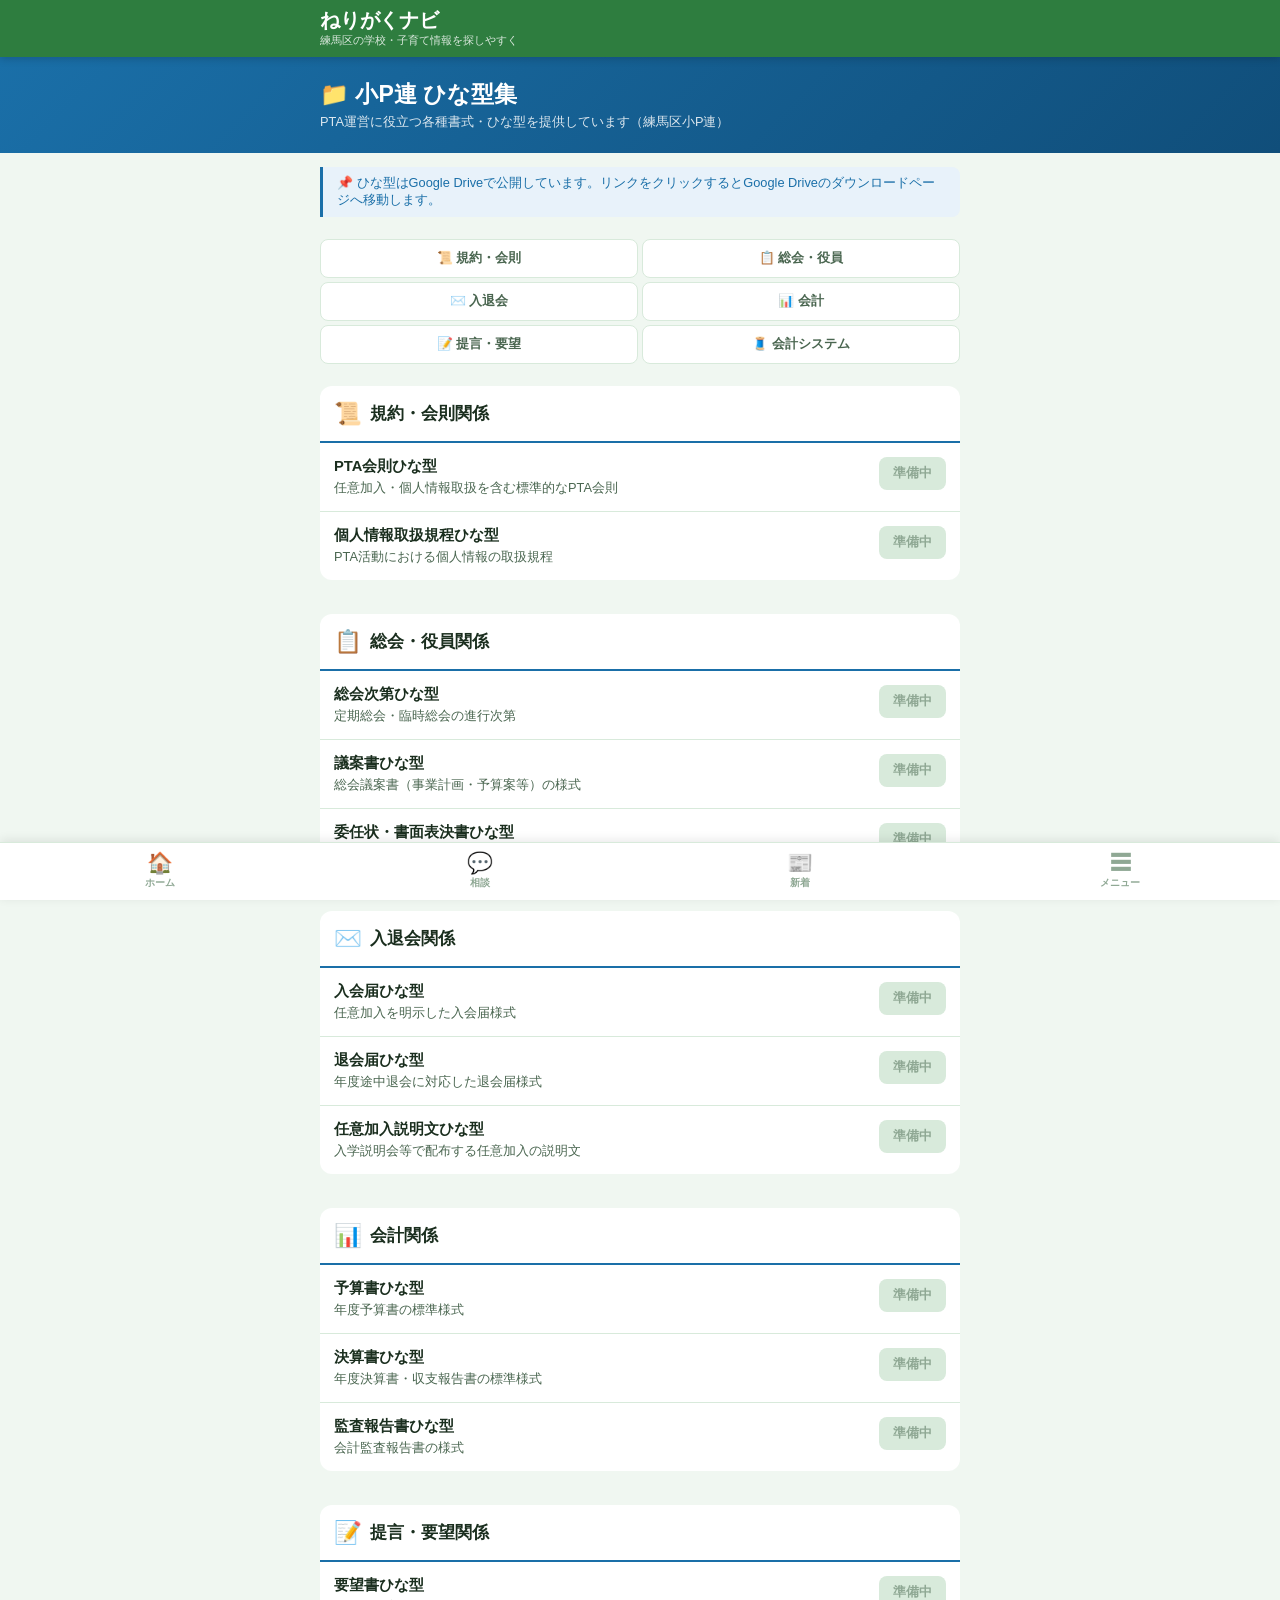
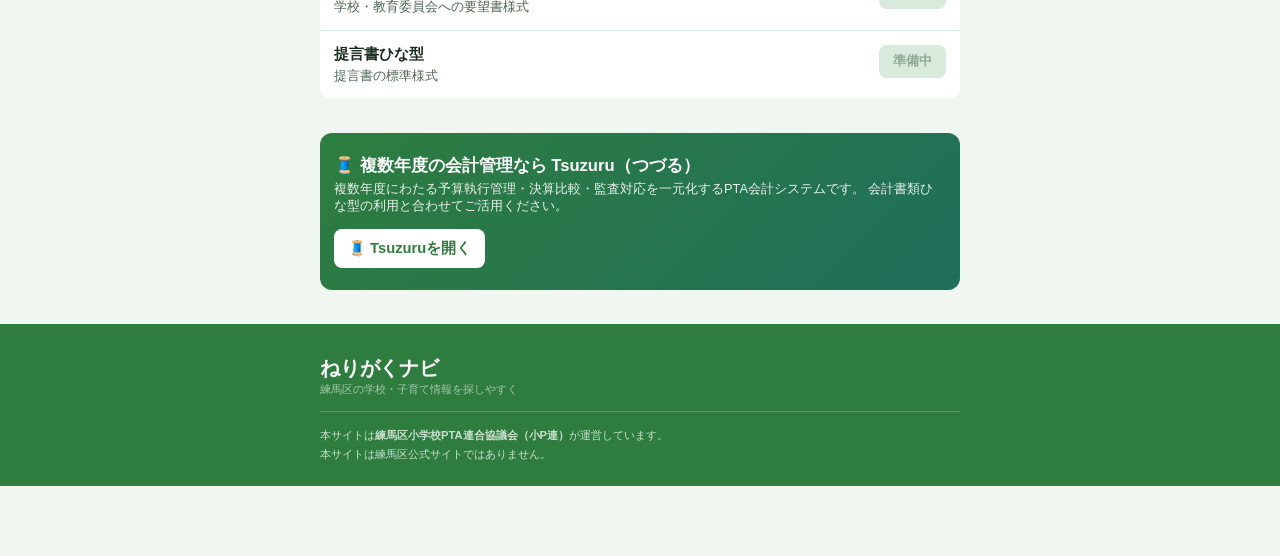
==== hinagata/index.html @ 2c7a84fc "feat: initial MVP implementation — ねりがくナビ v0.3 - トップページ（イメージ図準拠デザイン） - 相談先ページ /soudan/（4分類アンカー・実窓口情報" ====
<!DOCTYPE html>
<html lang="ja">
<head>
  <meta charset="UTF-8">
  <meta name="viewport" content="width=device-width, initial-scale=1.0">
  <meta name="description" content="練馬区小学校PTA連合協議会が提供するPTA運営のひな型集。会則・総会資料・入会届・会計書類等を掲載。">
  <title>ひな型集 ｜ ねりがくナビ</title>
  <link rel="stylesheet" href="/css/style.css">
  <style>
    .page-hero {
      background: linear-gradient(135deg, var(--color-blue-main) 0%, #104e7a 100%);
      color: white;
      padding: var(--space-lg) var(--space-md);
    }
    .page-hero-inner { max-width: var(--max-width); margin: 0 auto; }
    .page-hero h1 { font-size: var(--font-size-xl); font-weight: 800; }
    .page-hero p { font-size: var(--font-size-sm); opacity: 0.85; margin-top: 4px; }

    .hinagata-note {
      background: var(--color-blue-light);
      border-left: 3px solid var(--color-blue-main);
      border-radius: 0 var(--radius-sm) var(--radius-sm) 0;
      padding: var(--space-sm) var(--space-md);
      font-size: var(--font-size-sm);
      color: var(--color-blue-main);
      margin-bottom: var(--space-lg);
    }

    .hinagata-toc {
      display: grid;
      grid-template-columns: 1fr 1fr;
      gap: var(--space-xs);
      margin-bottom: var(--space-lg);
    }
    .toc-link {
      background: var(--color-surface);
      border: 1.5px solid var(--color-border);
      border-radius: var(--radius-sm);
      padding: 10px var(--space-sm);
      font-size: var(--font-size-sm);
      font-weight: 700;
      text-align: center;
      text-decoration: none;
      color: var(--color-text-sub);
      transition: border-color 0.15s, color 0.15s;
    }
    .toc-link:hover { border-color: var(--color-blue-main); color: var(--color-blue-main); }

    .hinagata-section { margin-bottom: var(--space-xl); scroll-margin-top: 80px; }
    .hinagata-section-heading {
      display: flex;
      align-items: center;
      gap: var(--space-sm);
      background: var(--color-surface);
      border-radius: var(--radius-md) var(--radius-md) 0 0;
      border-bottom: 2px solid var(--color-blue-main);
      padding: var(--space-md);
    }
    .hinagata-section-heading h2 { font-size: var(--font-size-md); font-weight: 800; }
    .hs-icon { font-size: 1.4rem; }

    .hinagata-item {
      background: var(--color-surface);
      border-bottom: 1px solid var(--color-border);
      padding: var(--space-md);
      display: flex;
      align-items: flex-start;
      gap: var(--space-md);
    }
    .hinagata-item:last-child {
      border-bottom: none;
      border-radius: 0 0 var(--radius-md) var(--radius-md);
    }
    .hinagata-item-text { flex: 1; }
    .hinagata-item-title { font-weight: 700; margin-bottom: 4px; }
    .hinagata-item-desc { font-size: var(--font-size-sm); color: var(--color-text-sub); }
    .dl-btn {
      flex-shrink: 0;
      background: var(--color-blue-main);
      color: white;
      border-radius: var(--radius-sm);
      padding: 8px 14px;
      font-size: var(--font-size-sm);
      font-weight: 700;
      text-decoration: none;
      white-space: nowrap;
      transition: opacity 0.15s;
    }
    .dl-btn:hover { opacity: 0.85; }
    .dl-btn.disabled {
      background: var(--color-border);
      color: var(--color-text-muted);
      cursor: default;
      pointer-events: none;
    }

    .tsuzuru-section {
      background: linear-gradient(135deg, var(--color-green-main) 0%, #1f6f5c 100%);
      border-radius: var(--radius-md);
      padding: var(--space-lg) var(--space-md);
      margin-bottom: var(--space-xl);
      color: white;
    }
    .tsuzuru-section h2 { font-size: var(--font-size-md); font-weight: 800; margin-bottom: var(--space-xs); }
    .tsuzuru-section p { font-size: var(--font-size-sm); opacity: 0.9; margin-bottom: var(--space-md); }
    .tsuzuru-btn {
      display: inline-flex;
      align-items: center;
      gap: 6px;
      background: white;
      color: var(--color-green-main);
      border-radius: var(--radius-sm);
      padding: 10px var(--space-md);
      font-weight: 800;
      font-size: var(--font-size-base);
      text-decoration: none;
      transition: opacity 0.15s;
    }
    .tsuzuru-btn:hover { opacity: 0.9; }
  </style>
</head>
<body>

<header class="site-header" role="banner">
  <div class="header-inner">
    <div class="header-brand">
      <a href="/" style="color:white; text-decoration:none;">
        <div class="site-name">ねりがくナビ</div>
        <div class="site-tagline">練馬区の学校・子育て情報を探しやすく</div>
      </a>
    </div>
  </div>
</header>

<div class="page-hero">
  <div class="page-hero-inner">
    <h1>📁 小P連 ひな型集</h1>
    <p>PTA運営に役立つ各種書式・ひな型を提供しています（練馬区小P連）</p>
  </div>
</div>

<main>
  <div class="section">
    <div class="section-inner">

      <div class="hinagata-note">
        📌 ひな型はGoogle Driveで公開しています。リンクをクリックするとGoogle Driveのダウンロードページへ移動します。
      </div>

      <!-- 目次 -->
      <nav aria-label="ひな型カテゴリ">
        <div class="hinagata-toc">
          <a href="#rules" class="toc-link">📜 規約・会則</a>
          <a href="#assembly" class="toc-link">📋 総会・役員</a>
          <a href="#membership" class="toc-link">✉️ 入退会</a>
          <a href="#accounting" class="toc-link">📊 会計</a>
          <a href="#proposal" class="toc-link">📝 提言・要望</a>
          <a href="#tsuzuru" class="toc-link">🧵 会計システム</a>
        </div>
      </nav>

      <!-- 規約・会則 -->
      <section id="rules" class="hinagata-section" aria-labelledby="cat-rules">
        <div class="hinagata-section-heading">
          <span class="hs-icon" aria-hidden="true">📜</span>
          <h2 id="cat-rules">規約・会則関係</h2>
        </div>
        <div class="hinagata-item">
          <div class="hinagata-item-text">
            <div class="hinagata-item-title">PTA会則ひな型</div>
            <div class="hinagata-item-desc">任意加入・個人情報取扱を含む標準的なPTA会則</div>
          </div>
          <a href="#" class="dl-btn disabled" aria-label="PTA会則ひな型（準備中）">準備中</a>
        </div>
        <div class="hinagata-item">
          <div class="hinagata-item-text">
            <div class="hinagata-item-title">個人情報取扱規程ひな型</div>
            <div class="hinagata-item-desc">PTA活動における個人情報の取扱規程</div>
          </div>
          <a href="#" class="dl-btn disabled" aria-label="個人情報取扱規程ひな型（準備中）">準備中</a>
        </div>
      </section>

      <!-- 総会・役員 -->
      <section id="assembly" class="hinagata-section" aria-labelledby="cat-assembly">
        <div class="hinagata-section-heading">
          <span class="hs-icon" aria-hidden="true">📋</span>
          <h2 id="cat-assembly">総会・役員関係</h2>
        </div>
        <div class="hinagata-item">
          <div class="hinagata-item-text">
            <div class="hinagata-item-title">総会次第ひな型</div>
            <div class="hinagata-item-desc">定期総会・臨時総会の進行次第</div>
          </div>
          <a href="#" class="dl-btn disabled">準備中</a>
        </div>
        <div class="hinagata-item">
          <div class="hinagata-item-text">
            <div class="hinagata-item-title">議案書ひな型</div>
            <div class="hinagata-item-desc">総会議案書（事業計画・予算案等）の様式</div>
          </div>
          <a href="#" class="dl-btn disabled">準備中</a>
        </div>
        <div class="hinagata-item">
          <div class="hinagata-item-text">
            <div class="hinagata-item-title">委任状・書面表決書ひな型</div>
            <div class="hinagata-item-desc">欠席者向けの委任状および書面表決書</div>
          </div>
          <a href="#" class="dl-btn disabled">準備中</a>
        </div>
      </section>

      <!-- 入退会 -->
      <section id="membership" class="hinagata-section" aria-labelledby="cat-membership">
        <div class="hinagata-section-heading">
          <span class="hs-icon" aria-hidden="true">✉️</span>
          <h2 id="cat-membership">入退会関係</h2>
        </div>
        <div class="hinagata-item">
          <div class="hinagata-item-text">
            <div class="hinagata-item-title">入会届ひな型</div>
            <div class="hinagata-item-desc">任意加入を明示した入会届様式</div>
          </div>
          <a href="#" class="dl-btn disabled">準備中</a>
        </div>
        <div class="hinagata-item">
          <div class="hinagata-item-text">
            <div class="hinagata-item-title">退会届ひな型</div>
            <div class="hinagata-item-desc">年度途中退会に対応した退会届様式</div>
          </div>
          <a href="#" class="dl-btn disabled">準備中</a>
        </div>
        <div class="hinagata-item">
          <div class="hinagata-item-text">
            <div class="hinagata-item-title">任意加入説明文ひな型</div>
            <div class="hinagata-item-desc">入学説明会等で配布する任意加入の説明文</div>
          </div>
          <a href="#" class="dl-btn disabled">準備中</a>
        </div>
      </section>

      <!-- 会計 -->
      <section id="accounting" class="hinagata-section" aria-labelledby="cat-accounting">
        <div class="hinagata-section-heading">
          <span class="hs-icon" aria-hidden="true">📊</span>
          <h2 id="cat-accounting">会計関係</h2>
        </div>
        <div class="hinagata-item">
          <div class="hinagata-item-text">
            <div class="hinagata-item-title">予算書ひな型</div>
            <div class="hinagata-item-desc">年度予算書の標準様式</div>
          </div>
          <a href="#" class="dl-btn disabled">準備中</a>
        </div>
        <div class="hinagata-item">
          <div class="hinagata-item-text">
            <div class="hinagata-item-title">決算書ひな型</div>
            <div class="hinagata-item-desc">年度決算書・収支報告書の標準様式</div>
          </div>
          <a href="#" class="dl-btn disabled">準備中</a>
        </div>
        <div class="hinagata-item">
          <div class="hinagata-item-text">
            <div class="hinagata-item-title">監査報告書ひな型</div>
            <div class="hinagata-item-desc">会計監査報告書の様式</div>
          </div>
          <a href="#" class="dl-btn disabled">準備中</a>
        </div>
      </section>

      <!-- 提言・要望 -->
      <section id="proposal" class="hinagata-section" aria-labelledby="cat-proposal">
        <div class="hinagata-section-heading">
          <span class="hs-icon" aria-hidden="true">📝</span>
          <h2 id="cat-proposal">提言・要望関係</h2>
        </div>
        <div class="hinagata-item">
          <div class="hinagata-item-text">
            <div class="hinagata-item-title">要望書ひな型</div>
            <div class="hinagata-item-desc">学校・教育委員会への要望書様式</div>
          </div>
          <a href="#" class="dl-btn disabled">準備中</a>
        </div>
        <div class="hinagata-item">
          <div class="hinagata-item-text">
            <div class="hinagata-item-title">提言書ひな型</div>
            <div class="hinagata-item-desc">提言書の標準様式</div>
          </div>
          <a href="#" class="dl-btn disabled">準備中</a>
        </div>
      </section>

      <!-- Tsuzuru -->
      <section id="tsuzuru" class="tsuzuru-section" aria-labelledby="cat-tsuzuru">
        <h2 id="cat-tsuzuru">🧵 複数年度の会計管理なら Tsuzuru（つづる）</h2>
        <p>
          複数年度にわたる予算執行管理・決算比較・監査対応を一元化するPTA会計システムです。
          会計書類ひな型の利用と合わせてご活用ください。
        </p>
        <a
          href="https://wawapta.github.io/tsuzuru/"
          class="tsuzuru-btn ext-icon"
          target="_blank"
          rel="noopener noreferrer"
          aria-label="Tsuzuruを開く（外部リンク）"
        >
          🧵 Tsuzuruを開く
        </a>
      </section>

    </div>
  </div>
</main>

<footer class="site-footer" role="contentinfo">
  <div class="footer-inner">
    <div class="footer-brand">
      <div class="site-name">ねりがくナビ</div>
      <div class="site-tagline">練馬区の学校・子育て情報を探しやすく</div>
    </div>
    <p class="footer-disclaimer">
      本サイトは<strong>練馬区小学校PTA連合協議会（小P連）</strong>が運営しています。<br>
      本サイトは練馬区公式サイトではありません。
    </p>
  </div>
</footer>

<nav class="bottom-nav" role="navigation" aria-label="メインナビゲーション">
  <a href="/" class="nav-item" aria-label="ホーム">
    <span class="nav-icon" aria-hidden="true">🏠</span>
    <span>ホーム</span>
  </a>
  <a href="/soudan/" class="nav-item" aria-label="相談先">
    <span class="nav-icon" aria-hidden="true">💬</span>
    <span>相談</span>
  </a>
  <a href="/news/" class="nav-item" aria-label="新着情報">
    <span class="nav-icon" aria-hidden="true">📰</span>
    <span>新着</span>
  </a>
  <a href="/menu/" class="nav-item active" aria-label="全メニュー" aria-current="page">
    <span class="nav-icon" aria-hidden="true">☰</span>
    <span>メニュー</span>
  </a>
</nav>

<script src="/js/main.js"></script>
</body>
</html>
---- css/style.css ----
/* ========================================
   ねりがくナビ — メインスタイルシート v2
   イメージ図準拠版
   ======================================== */

:root {
  --color-green-main:  #2e7d3f;
  --color-green-dark:  #1e5c2c;
  --color-green-mid:   #4ca85f;
  --color-green-light: #e8f5eb;
  --color-green-pale:  #f3faf4;
  --color-blue-main:   #1a6fa8;
  --color-blue-light:  #e8f2fa;
  --color-orange:      #e07820;
  --color-orange-light:#fff3e6;
  --color-purple:      #7b4fa8;
  --color-purple-light:#f2eefa;
  --color-pink:        #d94e8a;
  --color-pink-light:  #fdeef5;
  --color-teal:        #1a8a7a;
  --color-teal-light:  #e6f7f5;
  --color-navy:        #2a4a7a;
  --color-navy-light:  #eaf0fa;
  --color-red-urgent:  #c0392b;
  --color-red-light:   #fdecea;

  --color-bg:      #f0f7f1;
  --color-surface: #ffffff;
  --color-border:  #d8eadb;
  --color-text:    #1a2e1e;
  --color-text-sub:#4a6650;
  --color-text-muted: #8fa894;

  --font-sans: "Hiragino Kaku Gothic ProN","Hiragino Sans","Noto Sans JP","BIZ UDPGothic",sans-serif;

  --font-size-xs:   0.70rem;
  --font-size-sm:   0.80rem;
  --font-size-base: 0.92rem;
  --font-size-md:   1.04rem;
  --font-size-lg:   1.20rem;
  --font-size-xl:   1.44rem;

  --space-xs:  4px;
  --space-sm:  8px;
  --space-md:  14px;
  --space-lg:  22px;
  --space-xl:  34px;

  --radius-sm:  8px;
  --radius-md:  12px;
  --radius-lg:  18px;
  --shadow-card: 0 1px 6px rgba(30,92,44,.09);
  --shadow-hover:0 4px 14px rgba(30,92,44,.18);

  --max-width: 640px;
  --nav-height: 58px;
}

*, *::before, *::after { box-sizing: border-box; margin:0; padding:0; }
html { font-size:16px; }
body {
  font-family: var(--font-sans);
  font-size: var(--font-size-base);
  color: var(--color-text);
  background: var(--color-bg);
  -webkit-font-smoothing: antialiased;
  padding-bottom: calc(var(--nav-height) + 12px);
}
a { color: inherit; text-decoration: none; }
button { cursor:pointer; border:none; background:none; font:inherit; }

/* ── page wrapper ── */
.page-wrapper { max-width: var(--max-width); margin:0 auto; }

/* ========================================
   ヘッダー
   ======================================== */
.site-header {
  background: var(--color-green-main);
  color: white;
  padding: 10px var(--space-md) 9px;
  position: sticky; top:0; z-index:100;
  box-shadow: 0 2px 8px rgba(0,0,0,.18);
}
.header-inner {
  max-width: var(--max-width); margin:0 auto;
  display:flex; align-items:center; justify-content:space-between; gap:var(--space-sm);
}
.header-brand { flex:1; }
.site-name   { font-size: 1.28rem; font-weight:900; letter-spacing:-.01em; line-height:1; }
.site-tagline{ font-size: var(--font-size-xs); opacity:.82; margin-top:3px; }
.header-actions { display:flex; gap:2px; }
.header-btn {
  display:flex; flex-direction:column; align-items:center; gap:2px;
  color:white; opacity:.9; padding:5px 10px;
  border-radius: var(--radius-sm); font-size:var(--font-size-xs); font-weight:600;
  transition: opacity .15s, background .15s;
}
.header-btn:hover { opacity:1; background:rgba(255,255,255,.16); }
.header-btn .icon { font-size:1.25rem; line-height:1; }

/* ========================================
   検索エリア
   ======================================== */
.search-section {
  background: var(--color-green-main);
  padding: 0 var(--space-md) 12px;
}
.search-inner { max-width:var(--max-width); margin:0 auto; }
.search-box {
  display:flex; background:white; border-radius:var(--radius-lg);
  overflow:hidden; box-shadow:0 2px 10px rgba(0,0,0,.14);
}
.search-box input {
  flex:1; border:none; outline:none;
  padding:11px var(--space-md); font-size:var(--font-size-base);
  font-family:var(--font-sans); color:var(--color-text); background:transparent;
}
.search-box input::placeholder { color:var(--color-text-muted); font-size:var(--font-size-sm); }
.search-btn { padding:11px var(--space-md); color:var(--color-green-main); font-size:1.1rem; }

/* 検索結果 */
.search-results {
  background: var(--color-surface); margin:0 var(--space-md);
  max-width:var(--max-width); /* positioned in flow */
  border-radius:0 0 var(--radius-md) var(--radius-md);
  box-shadow:0 4px 16px rgba(0,0,0,.12); display:none; z-index:50; position:relative;
}
.search-results.active { display:block; }
.search-result-item {
  padding:12px var(--space-md); border-bottom:1px solid var(--color-border);
  cursor:pointer; transition:background .12s;
}
.search-result-item:last-child { border-bottom:none; }
.search-result-item:hover { background:var(--color-green-pale); }
.search-result-label {
  font-size:var(--font-size-xs); color:var(--color-green-main); font-weight:700;
  background:var(--color-green-light); padding:1px 6px; border-radius:4px;
  display:inline-block; margin-bottom:4px;
}
.search-result-title { font-weight:700; margin-bottom:2px; }
.search-result-desc  { font-size:var(--font-size-xs); color:var(--color-text-sub); }

/* ========================================
   クイック導線（3ボタン横並び）
   ======================================== */
.quick-nav { padding:var(--space-md) var(--space-md) var(--space-sm); }
.quick-nav-inner {
  max-width:var(--max-width); margin:0 auto;
  display:grid; grid-template-columns:repeat(3,1fr); gap:var(--space-sm);
}
.quick-btn {
  background:var(--color-surface); border-radius:var(--radius-md);
  padding:12px var(--space-xs); text-align:center;
  box-shadow:var(--shadow-card); border:1.5px solid var(--color-border);
  display:flex; flex-direction:column; align-items:center; gap:5px;
  transition:box-shadow .15s, transform .15s; cursor:pointer; text-decoration:none;
}
.quick-btn:hover:not(.disabled) { box-shadow:var(--shadow-hover); transform:translateY(-2px); }
.quick-btn.disabled { opacity:.42; cursor:default; pointer-events:none; }
.quick-btn .q-icon { font-size:1.6rem; line-height:1; }
.quick-btn .q-label { font-size:var(--font-size-sm); font-weight:800; color:var(--color-text); }
.quick-btn.school .q-icon-wrap { color:var(--color-green-main); }
.quick-btn.blue   .q-icon { color:var(--color-blue-main); }
.quick-btn.orange .q-icon { color:var(--color-orange); }

/* ========================================
   セクション共通
   ======================================== */
.section { padding:var(--space-md) var(--space-md) 0; }
.section-inner { max-width:var(--max-width); margin:0 auto; }

.section-header {
  display:flex; align-items:center; justify-content:space-between;
  margin-bottom:10px;
}
.section-title {
  display:flex; align-items:center; gap:7px;
  font-size:var(--font-size-base); font-weight:800; color:var(--color-text);
}
.section-title .st-bar {
  display:block; width:4px; height:1.1em; border-radius:2px;
  background:var(--color-green-main); flex-shrink:0;
}
.section-title .st-bar.blue   { background:var(--color-blue-main); }
.section-title .st-bar.orange { background:var(--color-orange); }
.section-title .st-bar.purple { background:var(--color-purple); }
.section-title .st-icon { font-size:1.1rem; }
.badge-new {
  display:inline-block; background:#e03a3a; color:white;
  font-size:10px; font-weight:900; padding:1px 5px; border-radius:4px;
  letter-spacing:.04em; margin-left:4px; vertical-align:middle;
}
.section-more {
  font-size:var(--font-size-xs); color:var(--color-green-main); font-weight:700;
  display:flex; align-items:center; gap:2px; white-space:nowrap;
}
.section-more:hover { text-decoration:underline; }

/* ========================================
   「いま確認する」— 4列グリッド
   ======================================== */
.imakakunin-grid {
  display:grid; grid-template-columns:repeat(4,1fr); gap:var(--space-xs);
  padding-bottom:var(--space-md);
}
.ima-card {
  background:var(--color-surface); border-radius:var(--radius-md);
  padding:10px 6px; box-shadow:var(--shadow-card);
  border:1.5px solid var(--color-border);
  display:flex; flex-direction:column; align-items:center; gap:5px;
  text-decoration:none; transition:box-shadow .15s, transform .15s;
}
.ima-card:hover { box-shadow:var(--shadow-hover); transform:translateY(-2px); }
.ima-card .ic-icon { font-size:1.7rem; line-height:1; }
.ima-card .ic-label {
  font-size:10px; font-weight:700; color:var(--color-text);
  text-align:center; line-height:1.35;
}
.ima-card .ic-arrow {
  font-size:var(--font-size-xs); color:var(--color-text-muted);
  margin-top:2px;
}
.ima-card.weather .ic-icon { color:#2a7abc; }
.ima-card.heat    .ic-icon { color:#e07820; }
.ima-card.school  .ic-icon { color:#2e7d3f; }
.ima-card.safety  .ic-icon { color:#7b4fa8; }

/* ========================================
   「困ったときの連絡先」— バッジグリッド
   ======================================== */
.soudan-chips {
  display:grid; grid-template-columns:repeat(3,1fr); gap:var(--space-xs);
  margin-bottom:var(--space-sm);
}
.soudan-chip {
  background:var(--color-surface); border-radius:var(--radius-md);
  padding:9px var(--space-xs); box-shadow:var(--shadow-card);
  border:1.5px solid var(--color-border);
  display:flex; align-items:center; gap:5px;
  text-decoration:none; transition:box-shadow .15s, background .15s;
}
.soudan-chip:hover { box-shadow:var(--shadow-hover); }
.soudan-chip .chip-icon { font-size:1.3rem; flex-shrink:0; }
.soudan-chip .chip-label {
  font-size:var(--font-size-xs); font-weight:700;
  color:var(--color-text); line-height:1.3;
}
/* 各カテゴリ色 */
.soudan-chip.ijime  { border-color:#b0c8ff; }
.soudan-chip.ijime .chip-icon  { color:var(--color-blue-main); }
.soudan-chip.kyoiku { border-color:#b0d8c0; }
.soudan-chip.kyoiku .chip-icon { color:var(--color-green-main); }
.soudan-chip.kosodate { border-color:#ffd0b0; }
.soudan-chip.kosodate .chip-icon { color:var(--color-orange); }
.soudan-chip.gyakutai { border-color:#ffb0b0; }
.soudan-chip.gyakutai .chip-icon { color:var(--color-red-urgent); }
.soudan-chip.net    { border-color:#d0b0e8; }
.soudan-chip.net .chip-icon    { color:var(--color-purple); }
.soudan-chip.higai  { border-color:#c0d8b0; }
.soudan-chip.higai .chip-icon  { color:var(--color-teal); }

.soudan-more-btn {
  display:flex; align-items:center; justify-content:space-between;
  background:var(--color-surface); border:1.5px solid var(--color-border);
  border-radius:var(--radius-md); padding:12px var(--space-md);
  font-size:var(--font-size-sm); font-weight:700; color:var(--color-text);
  box-shadow:var(--shadow-card); text-decoration:none; margin-bottom:var(--space-md);
  transition:box-shadow .15s;
}
.soudan-more-btn:hover { box-shadow:var(--shadow-hover); }
.soudan-more-btn .smb-arrow { color:var(--color-text-muted); font-size:1rem; }

/* ========================================
   RSSニュースリスト
   ======================================== */
.news-block { margin-bottom:var(--space-md); }
.news-list {
  background:var(--color-surface); border-radius:var(--radius-md);
  overflow:hidden; box-shadow:var(--shadow-card); border:1.5px solid var(--color-border);
}
.news-item {
  padding:10px var(--space-md); display:flex; gap:var(--space-sm); align-items:flex-start;
  border-bottom:1px solid var(--color-border); text-decoration:none;
  transition:background .12s;
}
.news-item:last-child { border-bottom:none; }
.news-item:hover { background:var(--color-green-pale); }
.news-dot {
  width:8px; height:8px; border-radius:50%;
  background:var(--color-green-main); flex-shrink:0; margin-top:5px;
}
.news-dot.orange { background:var(--color-orange); }
.news-dot.purple { background:var(--color-purple); }
.news-date  { font-size:var(--font-size-xs); color:var(--color-text-muted); white-space:nowrap; padding-top:1px; flex-shrink:0; }
.news-title { font-size:var(--font-size-sm); line-height:1.5; flex:1; }
.news-arrow { color:var(--color-text-muted); font-size:.75rem; padding-top:3px; flex-shrink:0; }
.news-more  {
  display:flex; justify-content:flex-end; padding:8px var(--space-md) 10px;
  background:var(--color-surface); border-top:1px solid var(--color-border);
}
.news-more a {
  font-size:var(--font-size-xs); color:var(--color-green-main); font-weight:700;
}
.news-loading, .news-error {
  padding:var(--space-md); text-align:center;
  color:var(--color-text-muted); font-size:var(--font-size-sm);
}
.news-error { color:var(--color-red-urgent); }

/* ========================================
   小P連情報提供
   ======================================== */
.hinagata-chips {
  display:grid; grid-template-columns:repeat(4,1fr); gap:var(--space-xs);
  margin-bottom:var(--space-sm);
}
.hinagata-chip {
  background:var(--color-surface); border-radius:var(--radius-md);
  padding:10px var(--space-xs); box-shadow:var(--shadow-card);
  border:1.5px solid var(--color-border);
  display:flex; flex-direction:column; align-items:center; gap:5px;
  text-decoration:none; transition:box-shadow .15s, transform .15s;
}
.hinagata-chip:hover { box-shadow:var(--shadow-hover); transform:translateY(-2px); }
.hinagata-chip .hc-icon  { font-size:1.4rem; }
.hinagata-chip .hc-label {
  font-size:9px; font-weight:700; color:var(--color-text);
  text-align:center; line-height:1.3;
}
.hinagata-more-btn {
  display:flex; align-items:center; justify-content:space-between;
  background:var(--color-surface); border:1.5px solid var(--color-border);
  border-radius:var(--radius-md); padding:12px var(--space-md);
  font-size:var(--font-size-sm); font-weight:700; color:var(--color-text);
  box-shadow:var(--shadow-card); text-decoration:none; margin-bottom:var(--space-md);
  transition:box-shadow .15s;
}
.hinagata-more-btn:hover { box-shadow:var(--shadow-hover); }
.hinagata-more-btn .hmb-arrow { color:var(--color-text-muted); }

/* ========================================
   フッター
   ======================================== */
.site-footer {
  background:var(--color-green-main); color:rgba(255,255,255,.9);
  padding:var(--space-xl) var(--space-md) var(--space-lg); margin-top:var(--space-xl);
}
.footer-inner { max-width:var(--max-width); margin:0 auto; display:flex; flex-direction:column; gap:var(--space-md); }
.footer-brand .site-name    { color:white; }
.footer-brand .site-tagline { color:rgba(255,255,255,.7); }
.footer-disclaimer {
  font-size:var(--font-size-xs); color:rgba(255,255,255,.75); line-height:1.7;
  border-top:1px solid rgba(255,255,255,.2); padding-top:var(--space-md);
}
.footer-disclaimer a { color:rgba(255,255,255,.85); text-decoration:underline; }

/* ========================================
   下部固定ナビ（5項目）
   ======================================== */
.bottom-nav {
  position:fixed; bottom:0; left:0; right:0;
  height:var(--nav-height); background:var(--color-surface);
  border-top:1px solid var(--color-border);
  display:flex; align-items:stretch;
  box-shadow:0 -2px 10px rgba(0,0,0,.09); z-index:200;
}
.nav-item {
  flex:1; display:flex; flex-direction:column; align-items:center; justify-content:center;
  gap:3px; color:var(--color-text-muted); font-size:10px; font-weight:700;
  transition:color .15s, background .15s; text-decoration:none; cursor:pointer;
}
.nav-item:hover, .nav-item.active {
  color:var(--color-green-main); background:var(--color-green-light);
}
.nav-item .nav-icon { font-size:1.3rem; line-height:1; }

/* ========================================
   ユーティリティ
   ======================================== */
.spacer-sm  { height:var(--space-sm); }
.spacer-md  { height:var(--space-md); }
.ext-badge::after { content:" ↗"; font-size:.8em; opacity:.55; }
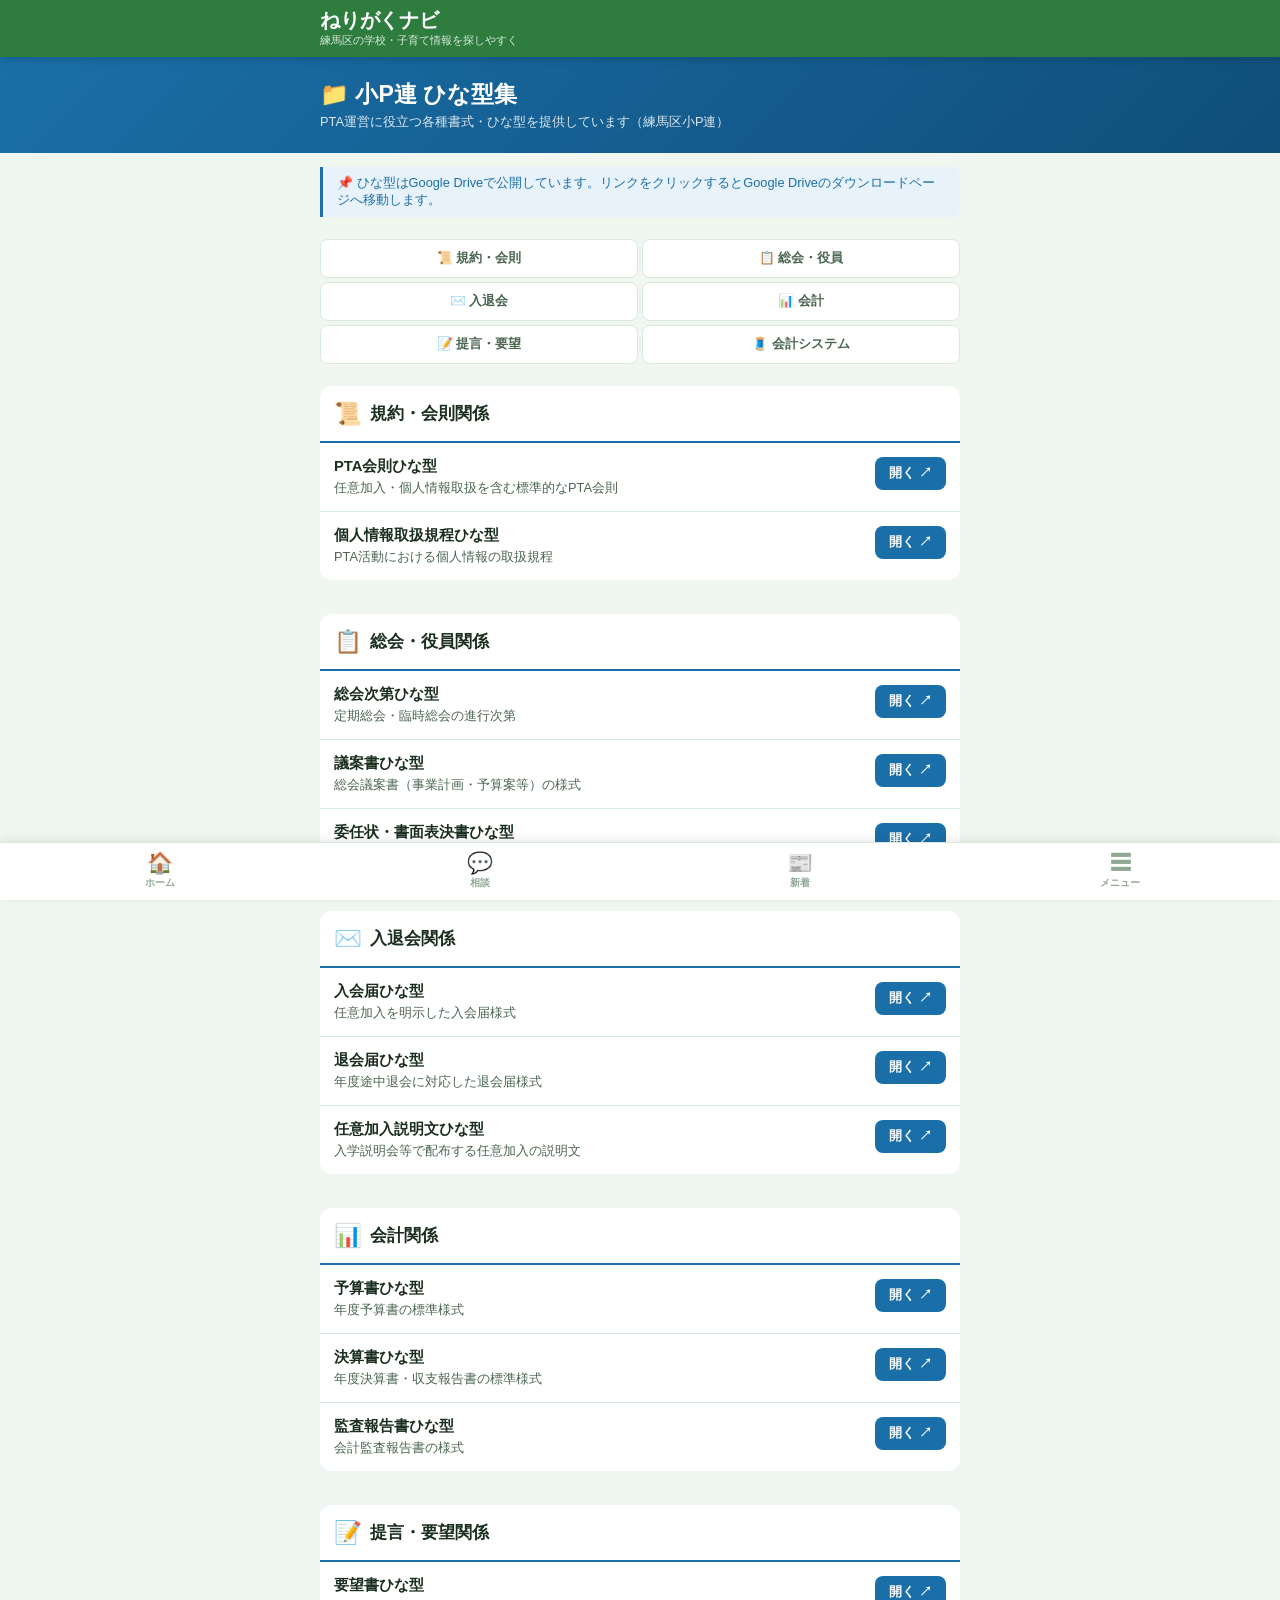
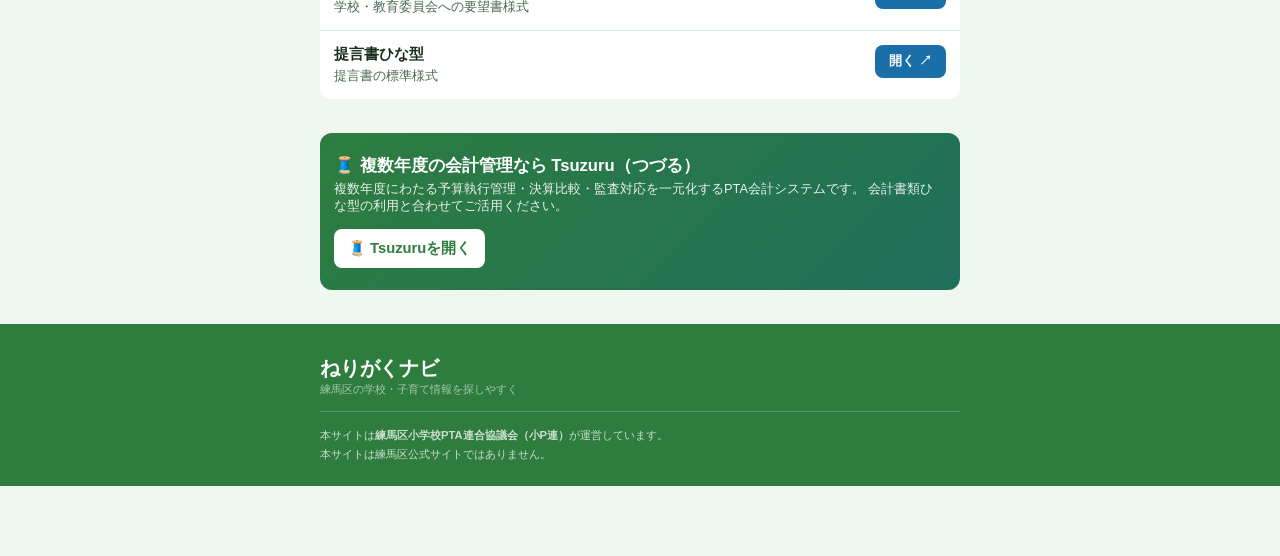
==== commit 46005b7d: "fix: link all ひな型 buttons to Google Drive folder" ====
--- a/hinagata/index.html
+++ b/hinagata/index.html
@@ -170,14 +170,14 @@
             <div class="hinagata-item-title">PTA会則ひな型</div>
             <div class="hinagata-item-desc">任意加入・個人情報取扱を含む標準的なPTA会則</div>
           </div>
-          <a href="#" class="dl-btn disabled" aria-label="PTA会則ひな型（準備中）">準備中</a>
+          <a href="https://drive.google.com/drive/folders/1FbEWzj_BWBAlU6qRRu-_kffH6oNe4BcH?usp=drive_link" class="dl-btn" target="_blank" rel="noopener noreferrer" aria-label="PTA会則ひな型（準備中）">開く ↗</a>
         </div>
         <div class="hinagata-item">
           <div class="hinagata-item-text">
             <div class="hinagata-item-title">個人情報取扱規程ひな型</div>
             <div class="hinagata-item-desc">PTA活動における個人情報の取扱規程</div>
           </div>
-          <a href="#" class="dl-btn disabled" aria-label="個人情報取扱規程ひな型（準備中）">準備中</a>
+          <a href="https://drive.google.com/drive/folders/1FbEWzj_BWBAlU6qRRu-_kffH6oNe4BcH?usp=drive_link" class="dl-btn" target="_blank" rel="noopener noreferrer" aria-label="個人情報取扱規程ひな型（準備中）">開く ↗</a>
         </div>
       </section>
 
@@ -192,21 +192,21 @@
             <div class="hinagata-item-title">総会次第ひな型</div>
             <div class="hinagata-item-desc">定期総会・臨時総会の進行次第</div>
           </div>
-          <a href="#" class="dl-btn disabled">準備中</a>
+          <a href="https://drive.google.com/drive/folders/1FbEWzj_BWBAlU6qRRu-_kffH6oNe4BcH?usp=drive_link" class="dl-btn" target="_blank" rel="noopener noreferrer">開く ↗</a>
         </div>
         <div class="hinagata-item">
           <div class="hinagata-item-text">
             <div class="hinagata-item-title">議案書ひな型</div>
             <div class="hinagata-item-desc">総会議案書（事業計画・予算案等）の様式</div>
           </div>
-          <a href="#" class="dl-btn disabled">準備中</a>
+          <a href="https://drive.google.com/drive/folders/1FbEWzj_BWBAlU6qRRu-_kffH6oNe4BcH?usp=drive_link" class="dl-btn" target="_blank" rel="noopener noreferrer">開く ↗</a>
         </div>
         <div class="hinagata-item">
           <div class="hinagata-item-text">
             <div class="hinagata-item-title">委任状・書面表決書ひな型</div>
             <div class="hinagata-item-desc">欠席者向けの委任状および書面表決書</div>
           </div>
-          <a href="#" class="dl-btn disabled">準備中</a>
+          <a href="https://drive.google.com/drive/folders/1FbEWzj_BWBAlU6qRRu-_kffH6oNe4BcH?usp=drive_link" class="dl-btn" target="_blank" rel="noopener noreferrer">開く ↗</a>
         </div>
       </section>
 
@@ -221,21 +221,21 @@
             <div class="hinagata-item-title">入会届ひな型</div>
             <div class="hinagata-item-desc">任意加入を明示した入会届様式</div>
           </div>
-          <a href="#" class="dl-btn disabled">準備中</a>
+          <a href="https://drive.google.com/drive/folders/1FbEWzj_BWBAlU6qRRu-_kffH6oNe4BcH?usp=drive_link" class="dl-btn" target="_blank" rel="noopener noreferrer">開く ↗</a>
         </div>
         <div class="hinagata-item">
           <div class="hinagata-item-text">
             <div class="hinagata-item-title">退会届ひな型</div>
             <div class="hinagata-item-desc">年度途中退会に対応した退会届様式</div>
           </div>
-          <a href="#" class="dl-btn disabled">準備中</a>
+          <a href="https://drive.google.com/drive/folders/1FbEWzj_BWBAlU6qRRu-_kffH6oNe4BcH?usp=drive_link" class="dl-btn" target="_blank" rel="noopener noreferrer">開く ↗</a>
         </div>
         <div class="hinagata-item">
           <div class="hinagata-item-text">
             <div class="hinagata-item-title">任意加入説明文ひな型</div>
             <div class="hinagata-item-desc">入学説明会等で配布する任意加入の説明文</div>
           </div>
-          <a href="#" class="dl-btn disabled">準備中</a>
+          <a href="https://drive.google.com/drive/folders/1FbEWzj_BWBAlU6qRRu-_kffH6oNe4BcH?usp=drive_link" class="dl-btn" target="_blank" rel="noopener noreferrer">開く ↗</a>
         </div>
       </section>
 
@@ -250,21 +250,21 @@
             <div class="hinagata-item-title">予算書ひな型</div>
             <div class="hinagata-item-desc">年度予算書の標準様式</div>
           </div>
-          <a href="#" class="dl-btn disabled">準備中</a>
+          <a href="https://drive.google.com/drive/folders/1FbEWzj_BWBAlU6qRRu-_kffH6oNe4BcH?usp=drive_link" class="dl-btn" target="_blank" rel="noopener noreferrer">開く ↗</a>
         </div>
         <div class="hinagata-item">
           <div class="hinagata-item-text">
             <div class="hinagata-item-title">決算書ひな型</div>
             <div class="hinagata-item-desc">年度決算書・収支報告書の標準様式</div>
           </div>
-          <a href="#" class="dl-btn disabled">準備中</a>
+          <a href="https://drive.google.com/drive/folders/1FbEWzj_BWBAlU6qRRu-_kffH6oNe4BcH?usp=drive_link" class="dl-btn" target="_blank" rel="noopener noreferrer">開く ↗</a>
         </div>
         <div class="hinagata-item">
           <div class="hinagata-item-text">
             <div class="hinagata-item-title">監査報告書ひな型</div>
             <div class="hinagata-item-desc">会計監査報告書の様式</div>
           </div>
-          <a href="#" class="dl-btn disabled">準備中</a>
+          <a href="https://drive.google.com/drive/folders/1FbEWzj_BWBAlU6qRRu-_kffH6oNe4BcH?usp=drive_link" class="dl-btn" target="_blank" rel="noopener noreferrer">開く ↗</a>
         </div>
       </section>
 
@@ -279,14 +279,14 @@
             <div class="hinagata-item-title">要望書ひな型</div>
             <div class="hinagata-item-desc">学校・教育委員会への要望書様式</div>
           </div>
-          <a href="#" class="dl-btn disabled">準備中</a>
+          <a href="https://drive.google.com/drive/folders/1FbEWzj_BWBAlU6qRRu-_kffH6oNe4BcH?usp=drive_link" class="dl-btn" target="_blank" rel="noopener noreferrer">開く ↗</a>
         </div>
         <div class="hinagata-item">
           <div class="hinagata-item-text">
             <div class="hinagata-item-title">提言書ひな型</div>
             <div class="hinagata-item-desc">提言書の標準様式</div>
           </div>
-          <a href="#" class="dl-btn disabled">準備中</a>
+          <a href="https://drive.google.com/drive/folders/1FbEWzj_BWBAlU6qRRu-_kffH6oNe4BcH?usp=drive_link" class="dl-btn" target="_blank" rel="noopener noreferrer">開く ↗</a>
         </div>
       </section>
 
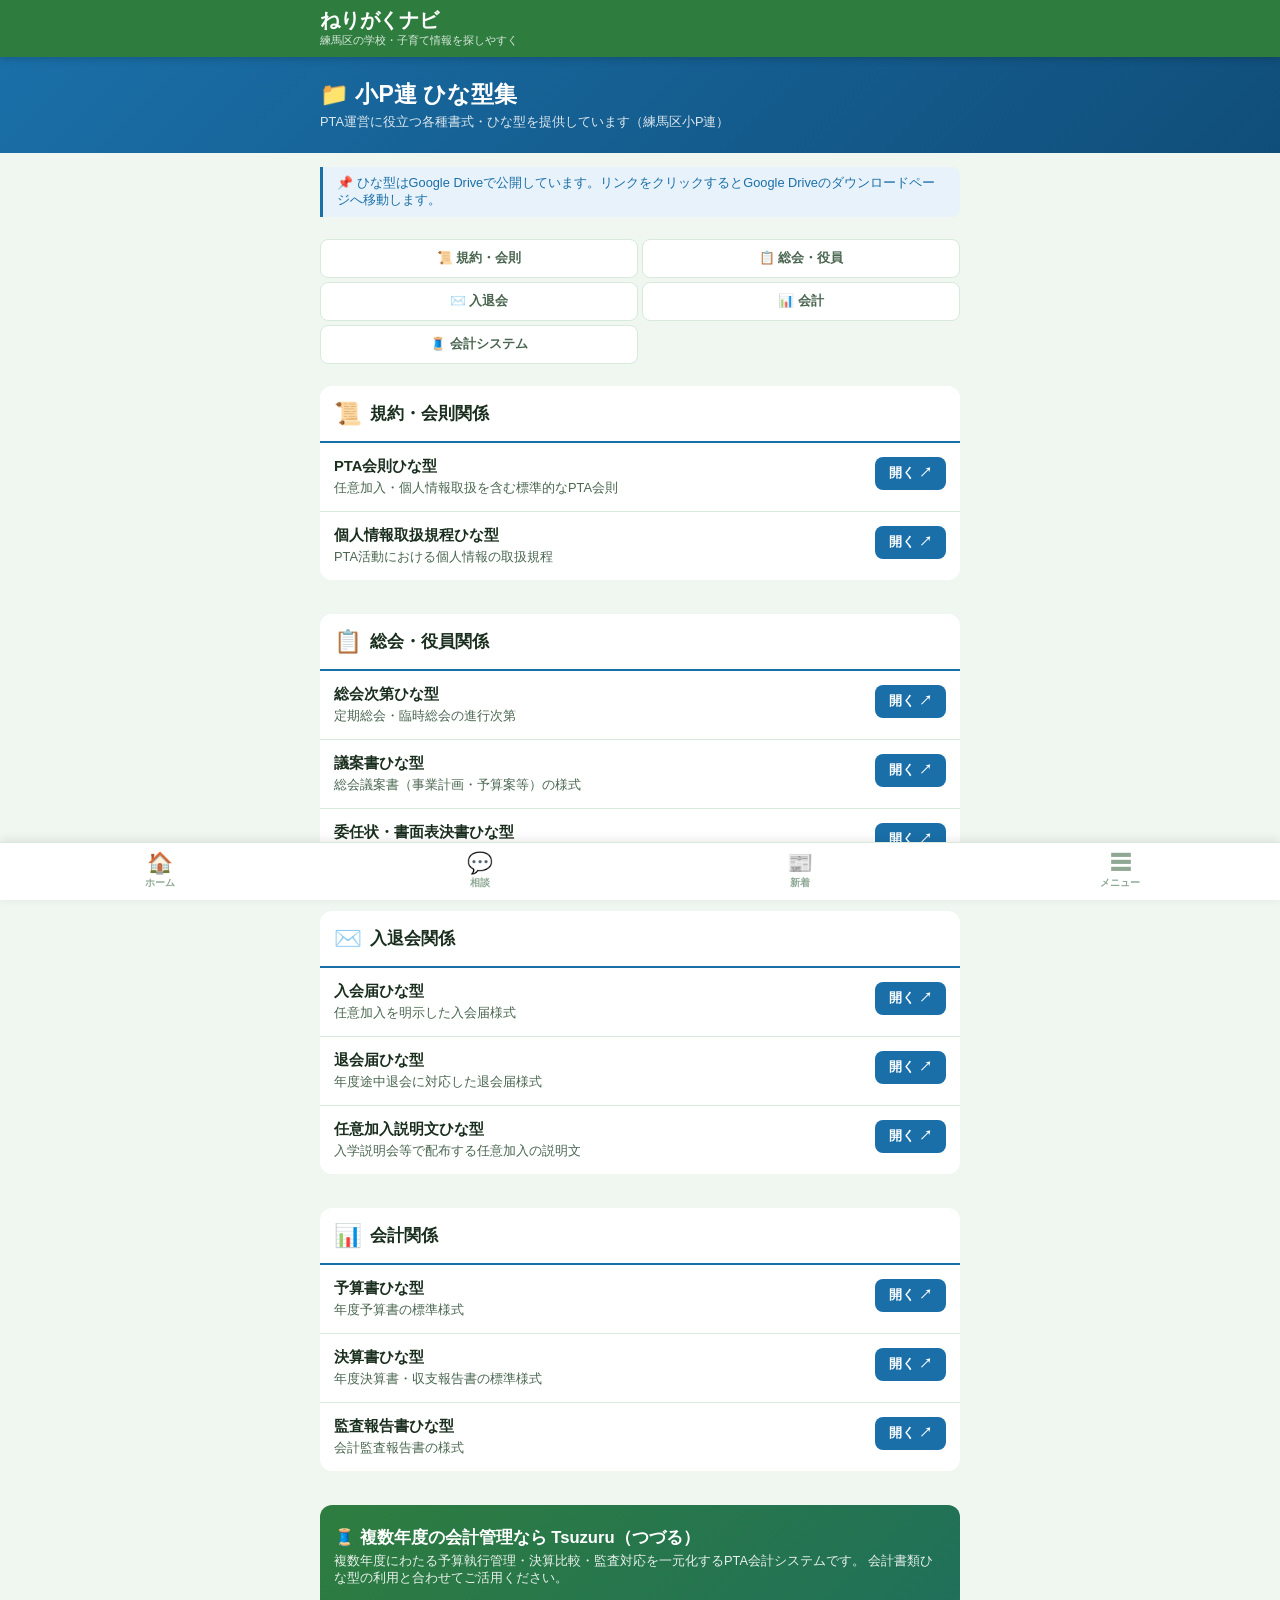
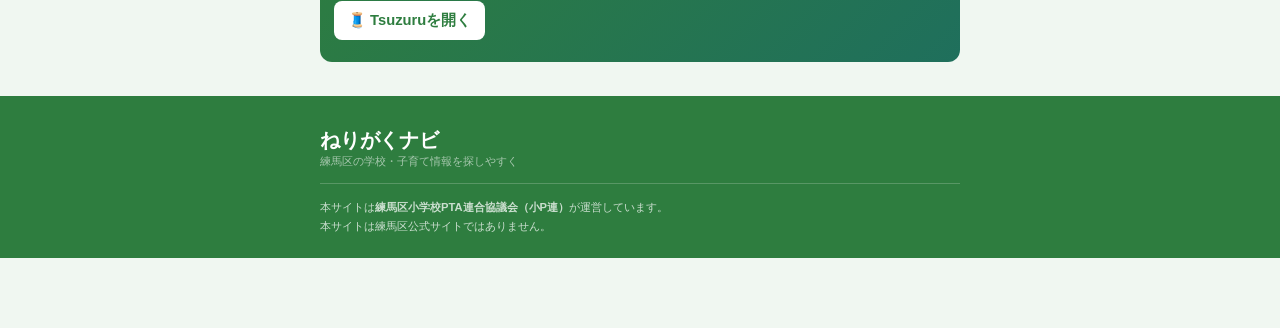
==== commit b876bac4: "remove: 提言・要望 section from ひな型集ページ" ====
--- a/hinagata/index.html
+++ b/hinagata/index.html
@@ -154,7 +154,6 @@
           <a href="#assembly" class="toc-link">📋 総会・役員</a>
           <a href="#membership" class="toc-link">✉️ 入退会</a>
           <a href="#accounting" class="toc-link">📊 会計</a>
-          <a href="#proposal" class="toc-link">📝 提言・要望</a>
           <a href="#tsuzuru" class="toc-link">🧵 会計システム</a>
         </div>
       </nav>
@@ -263,28 +262,6 @@
           <div class="hinagata-item-text">
             <div class="hinagata-item-title">監査報告書ひな型</div>
             <div class="hinagata-item-desc">会計監査報告書の様式</div>
-          </div>
-          <a href="https://drive.google.com/drive/folders/1FbEWzj_BWBAlU6qRRu-_kffH6oNe4BcH?usp=drive_link" class="dl-btn" target="_blank" rel="noopener noreferrer">開く ↗</a>
-        </div>
-      </section>
-
-      <!-- 提言・要望 -->
-      <section id="proposal" class="hinagata-section" aria-labelledby="cat-proposal">
-        <div class="hinagata-section-heading">
-          <span class="hs-icon" aria-hidden="true">📝</span>
-          <h2 id="cat-proposal">提言・要望関係</h2>
-        </div>
-        <div class="hinagata-item">
-          <div class="hinagata-item-text">
-            <div class="hinagata-item-title">要望書ひな型</div>
-            <div class="hinagata-item-desc">学校・教育委員会への要望書様式</div>
-          </div>
-          <a href="https://drive.google.com/drive/folders/1FbEWzj_BWBAlU6qRRu-_kffH6oNe4BcH?usp=drive_link" class="dl-btn" target="_blank" rel="noopener noreferrer">開く ↗</a>
-        </div>
-        <div class="hinagata-item">
-          <div class="hinagata-item-text">
-            <div class="hinagata-item-title">提言書ひな型</div>
-            <div class="hinagata-item-desc">提言書の標準様式</div>
           </div>
           <a href="https://drive.google.com/drive/folders/1FbEWzj_BWBAlU6qRRu-_kffH6oNe4BcH?usp=drive_link" class="dl-btn" target="_blank" rel="noopener noreferrer">開く ↗</a>
         </div>
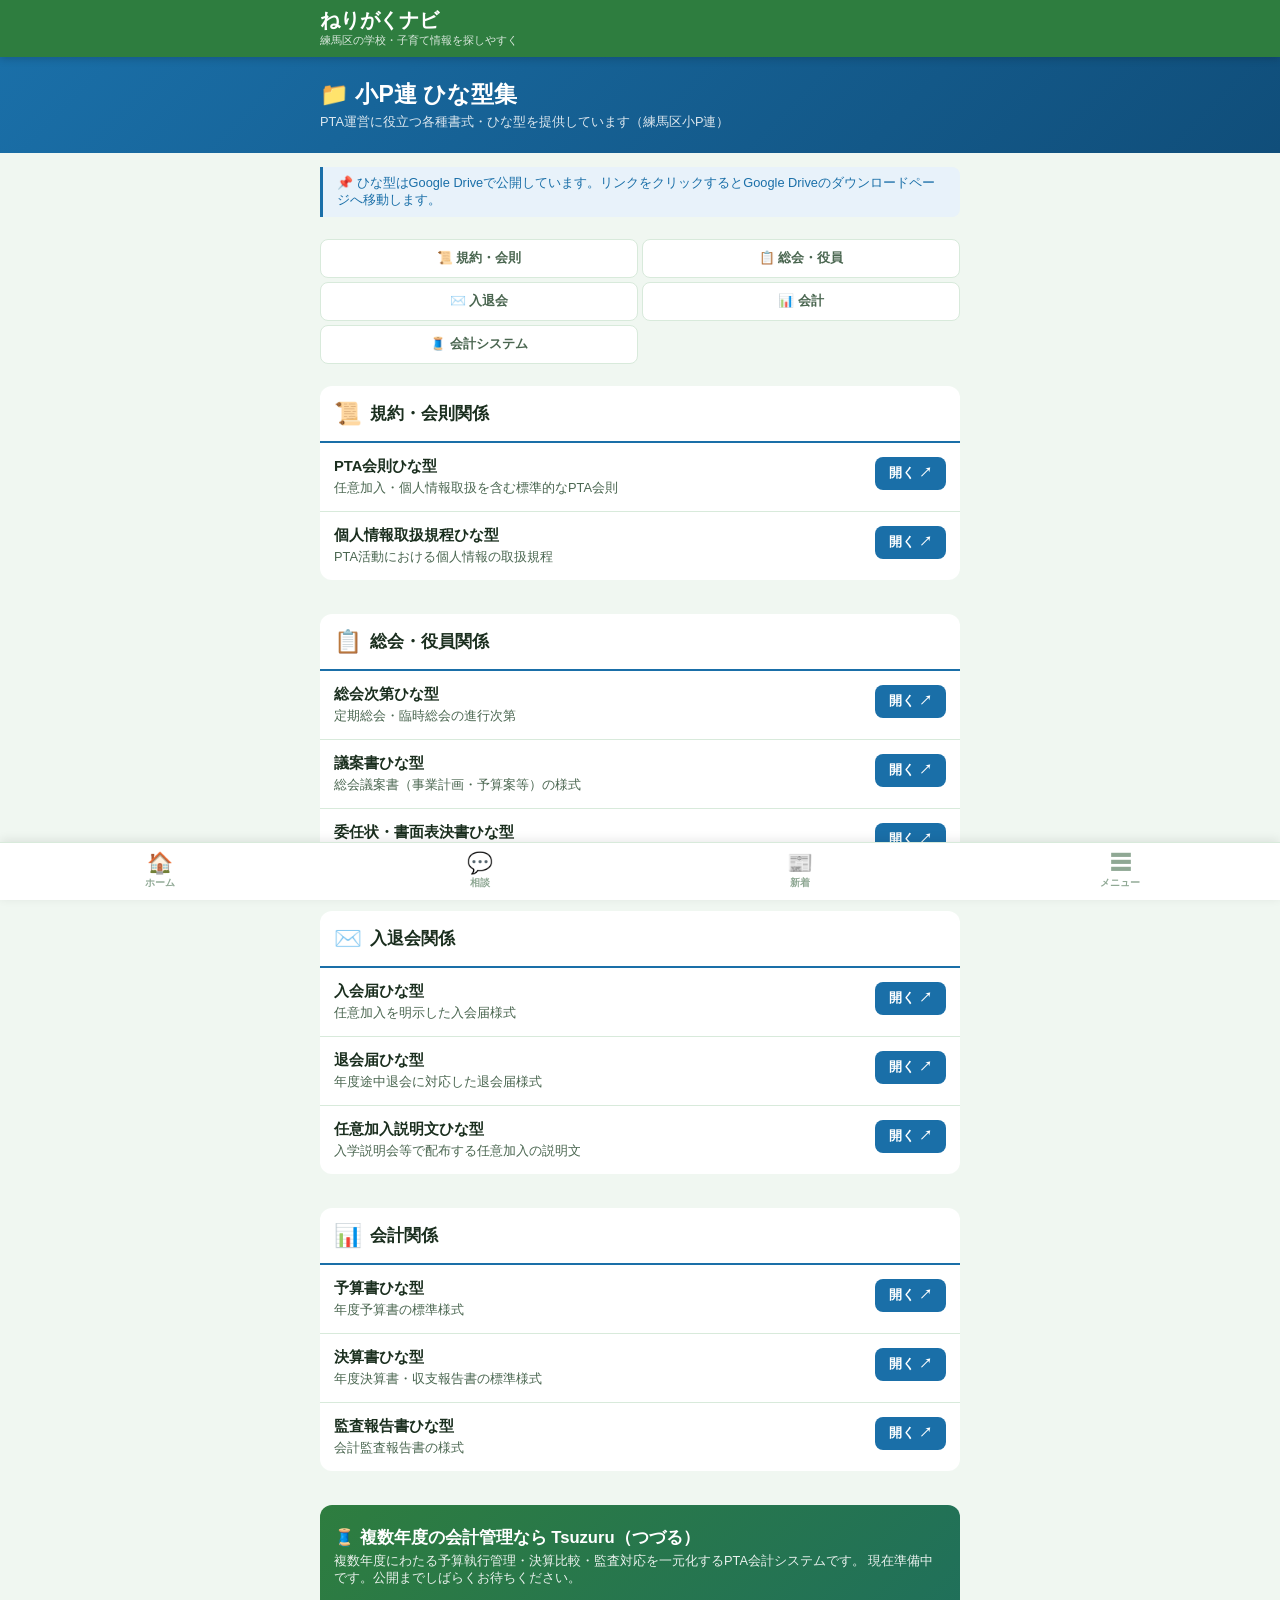
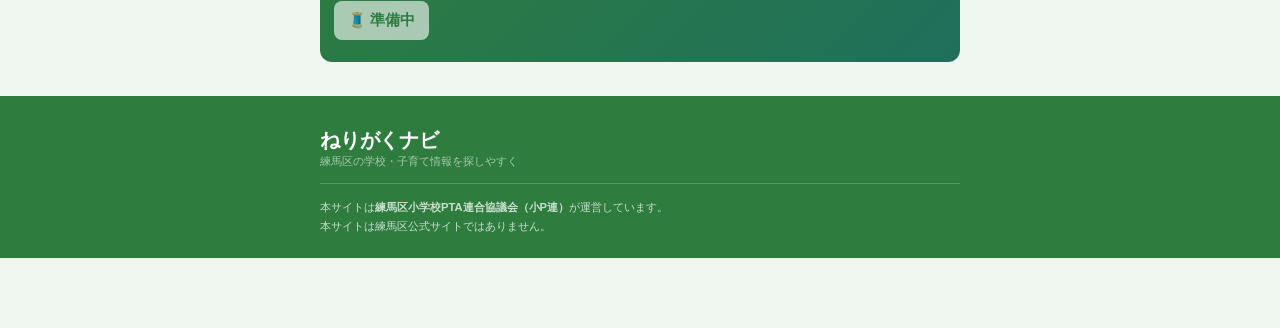
==== commit cc6cabb3: "fix: mark Tsuzuru as 準備中" ====
--- a/hinagata/index.html
+++ b/hinagata/index.html
@@ -272,17 +272,9 @@
         <h2 id="cat-tsuzuru">🧵 複数年度の会計管理なら Tsuzuru（つづる）</h2>
         <p>
           複数年度にわたる予算執行管理・決算比較・監査対応を一元化するPTA会計システムです。
-          会計書類ひな型の利用と合わせてご活用ください。
+          現在準備中です。公開までしばらくお待ちください。
         </p>
-        <a
-          href="https://wawapta.github.io/tsuzuru/"
-          class="tsuzuru-btn ext-icon"
-          target="_blank"
-          rel="noopener noreferrer"
-          aria-label="Tsuzuruを開く（外部リンク）"
-        >
-          🧵 Tsuzuruを開く
-        </a>
+        <span class="tsuzuru-btn" style="opacity:.6; cursor:default;">🧵 準備中</span>
       </section>
 
     </div>
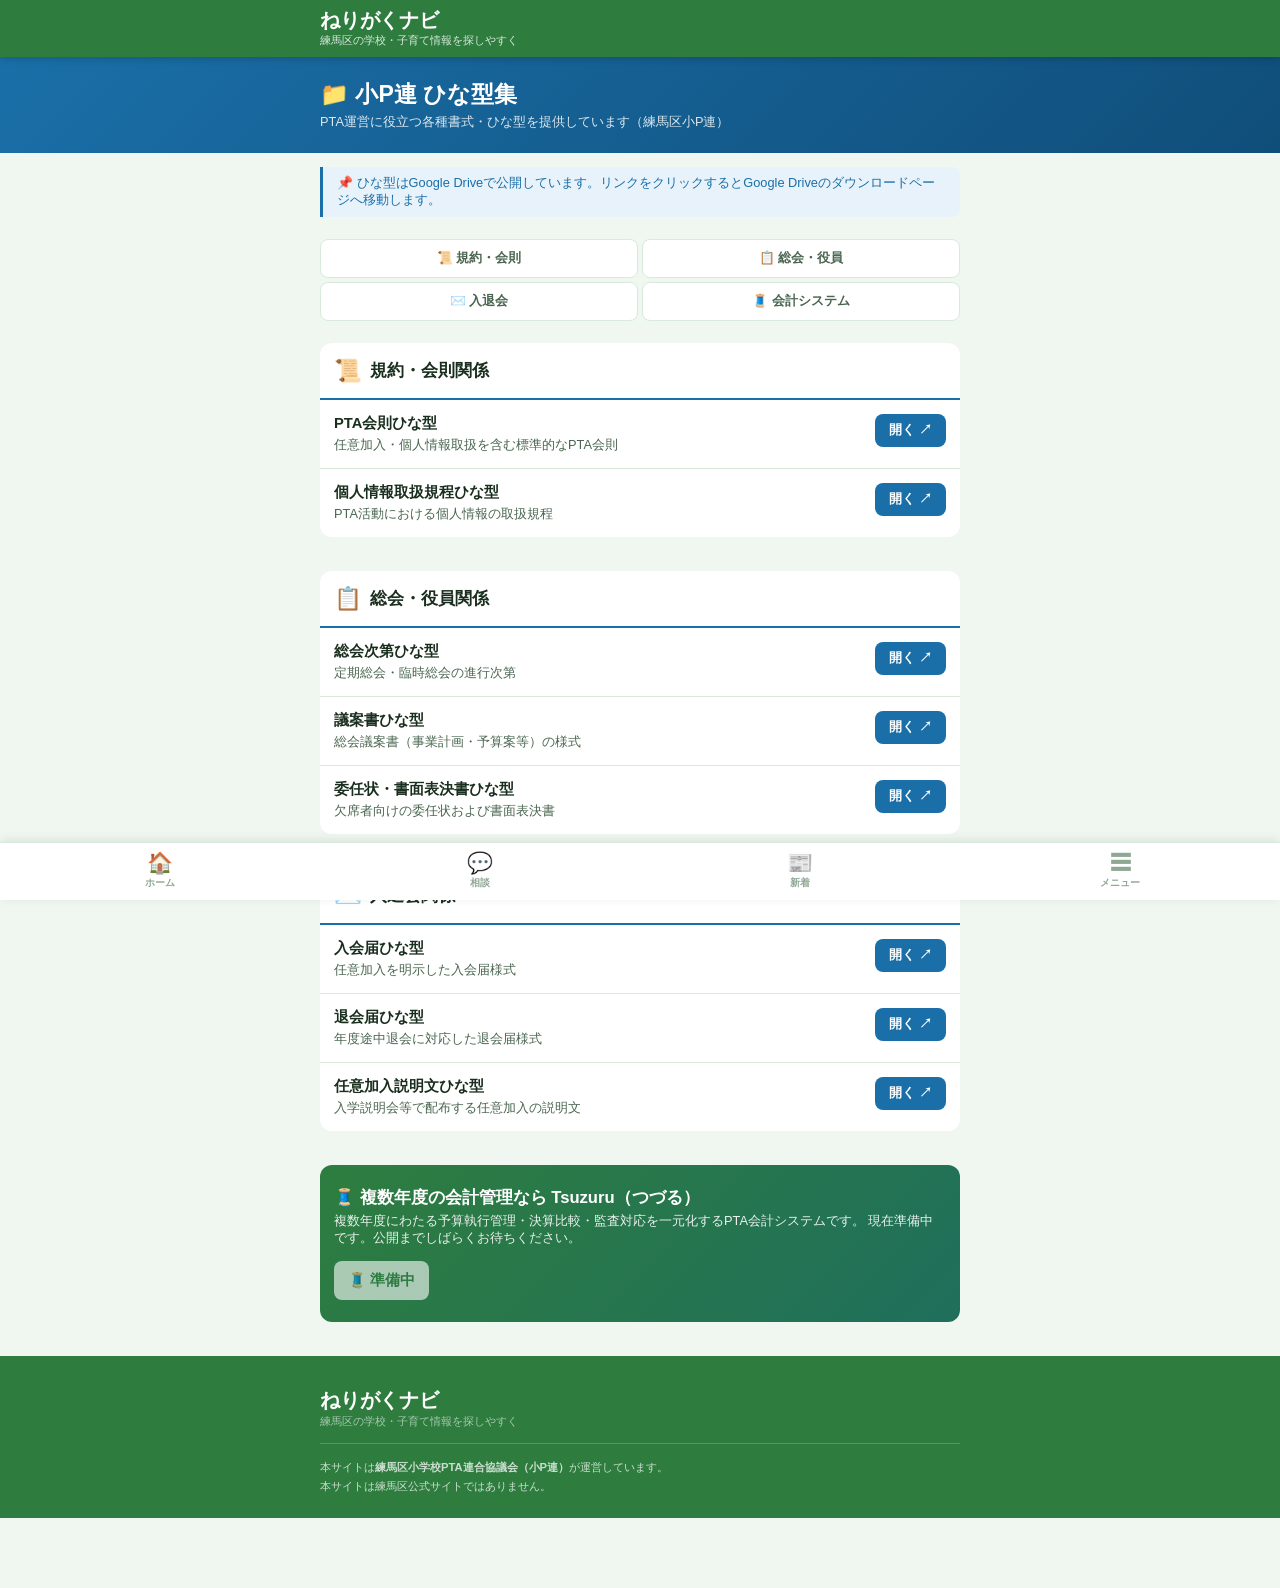
==== commit 055d4694: "remove: 会計関係 section from ひな型集ページ" ====
--- a/hinagata/index.html
+++ b/hinagata/index.html
@@ -153,7 +153,6 @@
           <a href="#rules" class="toc-link">📜 規約・会則</a>
           <a href="#assembly" class="toc-link">📋 総会・役員</a>
           <a href="#membership" class="toc-link">✉️ 入退会</a>
-          <a href="#accounting" class="toc-link">📊 会計</a>
           <a href="#tsuzuru" class="toc-link">🧵 会計システム</a>
         </div>
       </nav>
@@ -233,35 +232,6 @@
           <div class="hinagata-item-text">
             <div class="hinagata-item-title">任意加入説明文ひな型</div>
             <div class="hinagata-item-desc">入学説明会等で配布する任意加入の説明文</div>
-          </div>
-          <a href="https://drive.google.com/drive/folders/1FbEWzj_BWBAlU6qRRu-_kffH6oNe4BcH?usp=drive_link" class="dl-btn" target="_blank" rel="noopener noreferrer">開く ↗</a>
-        </div>
-      </section>
-
-      <!-- 会計 -->
-      <section id="accounting" class="hinagata-section" aria-labelledby="cat-accounting">
-        <div class="hinagata-section-heading">
-          <span class="hs-icon" aria-hidden="true">📊</span>
-          <h2 id="cat-accounting">会計関係</h2>
-        </div>
-        <div class="hinagata-item">
-          <div class="hinagata-item-text">
-            <div class="hinagata-item-title">予算書ひな型</div>
-            <div class="hinagata-item-desc">年度予算書の標準様式</div>
-          </div>
-          <a href="https://drive.google.com/drive/folders/1FbEWzj_BWBAlU6qRRu-_kffH6oNe4BcH?usp=drive_link" class="dl-btn" target="_blank" rel="noopener noreferrer">開く ↗</a>
-        </div>
-        <div class="hinagata-item">
-          <div class="hinagata-item-text">
-            <div class="hinagata-item-title">決算書ひな型</div>
-            <div class="hinagata-item-desc">年度決算書・収支報告書の標準様式</div>
-          </div>
-          <a href="https://drive.google.com/drive/folders/1FbEWzj_BWBAlU6qRRu-_kffH6oNe4BcH?usp=drive_link" class="dl-btn" target="_blank" rel="noopener noreferrer">開く ↗</a>
-        </div>
-        <div class="hinagata-item">
-          <div class="hinagata-item-text">
-            <div class="hinagata-item-title">監査報告書ひな型</div>
-            <div class="hinagata-item-desc">会計監査報告書の様式</div>
           </div>
           <a href="https://drive.google.com/drive/folders/1FbEWzj_BWBAlU6qRRu-_kffH6oNe4BcH?usp=drive_link" class="dl-btn" target="_blank" rel="noopener noreferrer">開く ↗</a>
         </div>
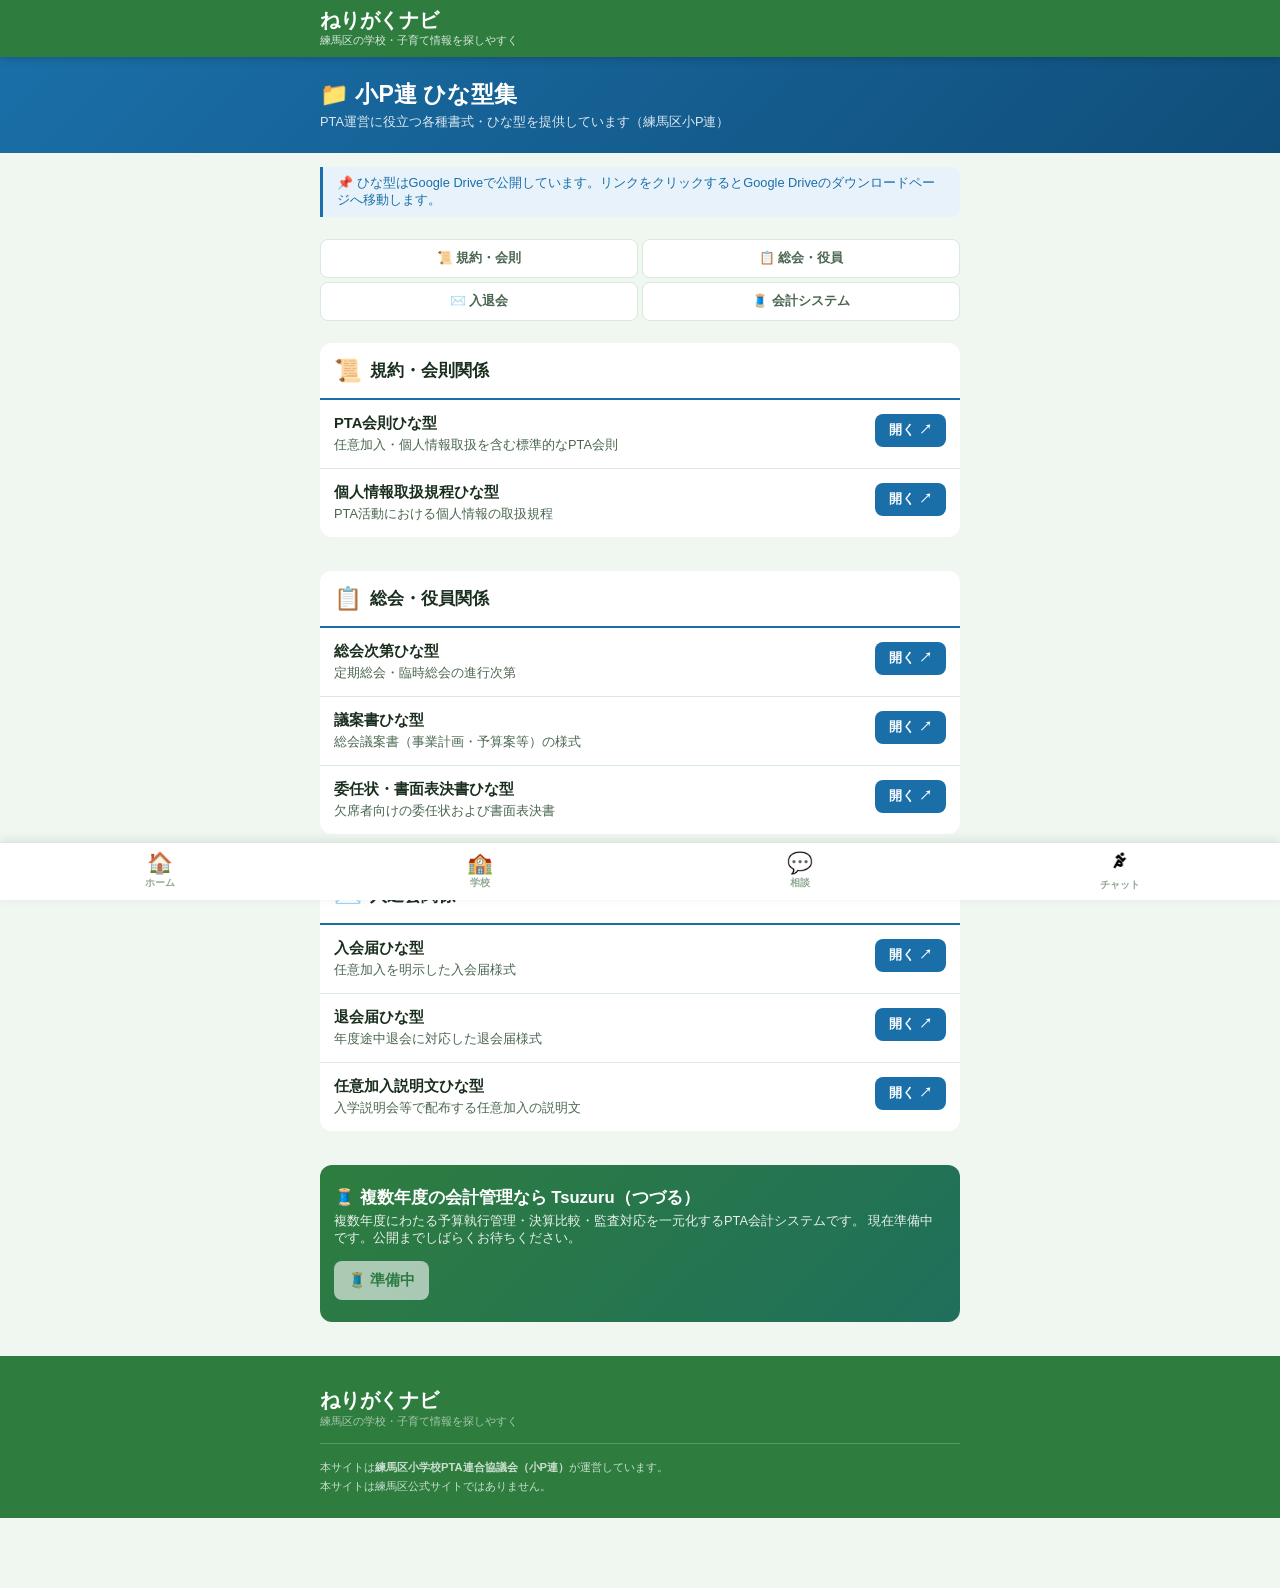
==== commit e8c40d40: "fix: リンクURL3件更新、soudan/hinagataの下部ナビをTOPと統一" ====
--- a/hinagata/index.html
+++ b/hinagata/index.html
@@ -266,20 +266,18 @@
 
 <nav class="bottom-nav" role="navigation" aria-label="メインナビゲーション">
   <a href="/" class="nav-item" aria-label="ホーム">
-    <span class="nav-icon" aria-hidden="true">🏠</span>
-    <span>ホーム</span>
-  </a>
-  <a href="/soudan/" class="nav-item" aria-label="相談先">
-    <span class="nav-icon" aria-hidden="true">💬</span>
-    <span>相談</span>
-  </a>
-  <a href="/news/" class="nav-item" aria-label="新着情報">
-    <span class="nav-icon" aria-hidden="true">📰</span>
-    <span>新着</span>
-  </a>
-  <a href="/menu/" class="nav-item active" aria-label="全メニュー" aria-current="page">
-    <span class="nav-icon" aria-hidden="true">☰</span>
-    <span>メニュー</span>
+    <span class="nav-icon">🏠</span><span>ホーム</span>
+  </a>
+  <a href="https://www.city.nerima.tokyo.jp/shisetsu/gakko/sho/index.html"
+     class="nav-item" target="_blank" rel="noopener noreferrer" aria-label="学校">
+    <span class="nav-icon">🏫</span><span>学校</span>
+  </a>
+  <a href="/soudan/" class="nav-item" aria-label="相談">
+    <span class="nav-icon">💬</span><span>相談</span>
+  </a>
+  <a href="https://line.me/ti/g2/fMlpivg3_bPqLwk0V5b9CKYP1TZJrXjJ4o-lQQ?utm_source=invitation&utm_medium=link_copy&utm_campaign=default"
+     class="nav-item" target="_blank" rel="noopener noreferrer" aria-label="オープンチャット">
+    <span class="nav-icon"><img src="/images/kopren-icon.webp" alt="小P連" style="width:1.3rem;height:1.3rem;object-fit:contain;"></span><span>チャット</span>
   </a>
 </nav>
 
--- a/css/style.css
+++ b/css/style.css
@@ -201,7 +201,7 @@
    「いま確認する」— 4列グリッド
    ======================================== */
 .imakakunin-grid {
-  display:grid; grid-template-columns:repeat(4,1fr); gap:var(--space-xs);
+  display:grid; grid-template-columns:repeat(5,1fr); gap:var(--space-xs);
   padding-bottom:var(--space-md);
 }
 .ima-card {
@@ -381,3 +381,31 @@
 .spacer-sm  { height:var(--space-sm); }
 .spacer-md  { height:var(--space-md); }
 .ext-badge::after { content:" ↗"; font-size:.8em; opacity:.55; }
+
+/* ========================================
+   お役立ち情報
+   ======================================== */
+.yakudachi-grid {
+  display: flex;
+  flex-direction: column;
+  gap: var(--space-xs);
+  padding-bottom: var(--space-md);
+}
+.yakudachi-card {
+  background: var(--color-surface);
+  border-radius: var(--radius-md);
+  padding: 14px var(--space-md);
+  display: flex;
+  align-items: center;
+  gap: var(--space-md);
+  box-shadow: var(--shadow-card);
+  border: 1.5px solid var(--color-border);
+  text-decoration: none;
+  transition: box-shadow .15s, transform .15s;
+}
+.yakudachi-card:hover { box-shadow: var(--shadow-hover); transform: translateY(-2px); }
+.yakudachi-card .yc-icon { font-size: 1.8rem; flex-shrink: 0; }
+.yakudachi-card .yc-text { flex: 1; }
+.yakudachi-card .yc-title { font-weight: 800; font-size: var(--font-size-base); }
+.yakudachi-card .yc-sub { font-size: var(--font-size-xs); color: var(--color-text-sub); margin-top: 2px; }
+.yakudachi-card .yc-arrow { color: var(--color-text-muted); font-size: 1.2rem; flex-shrink: 0; }
